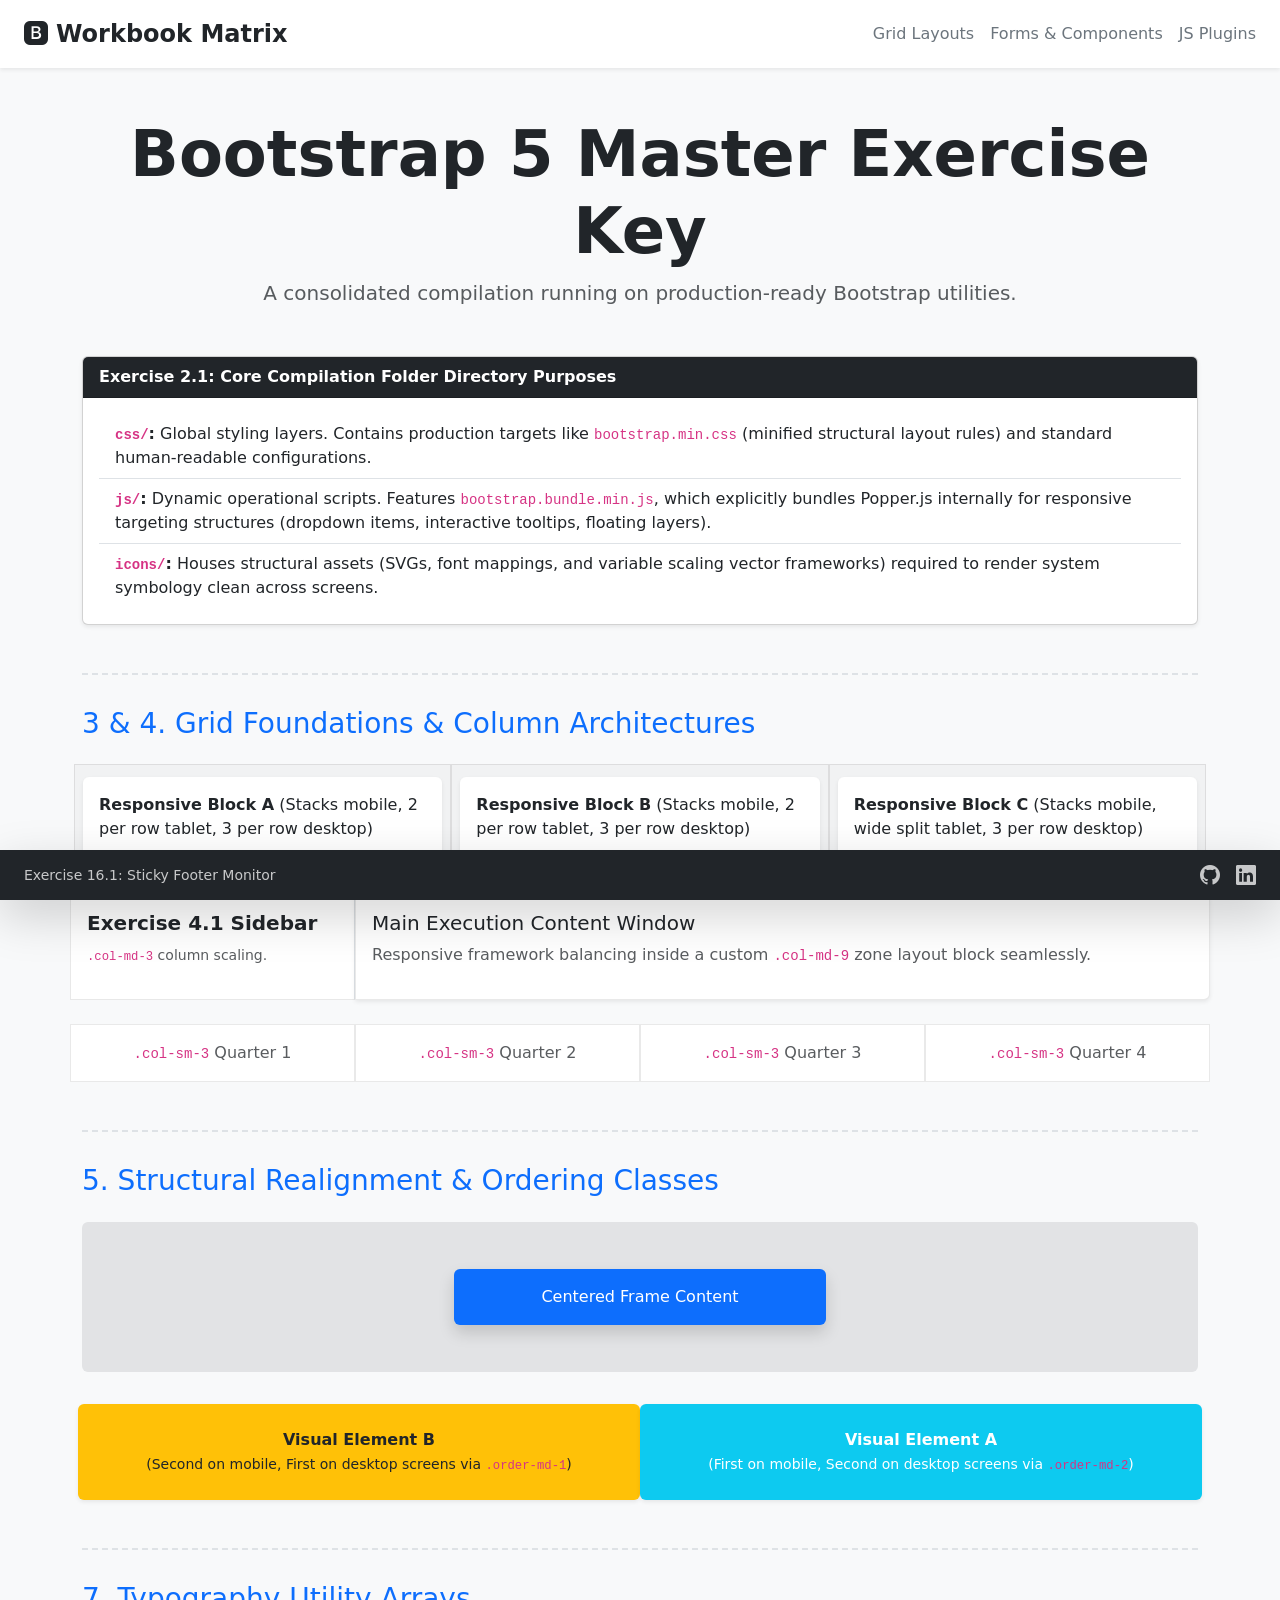
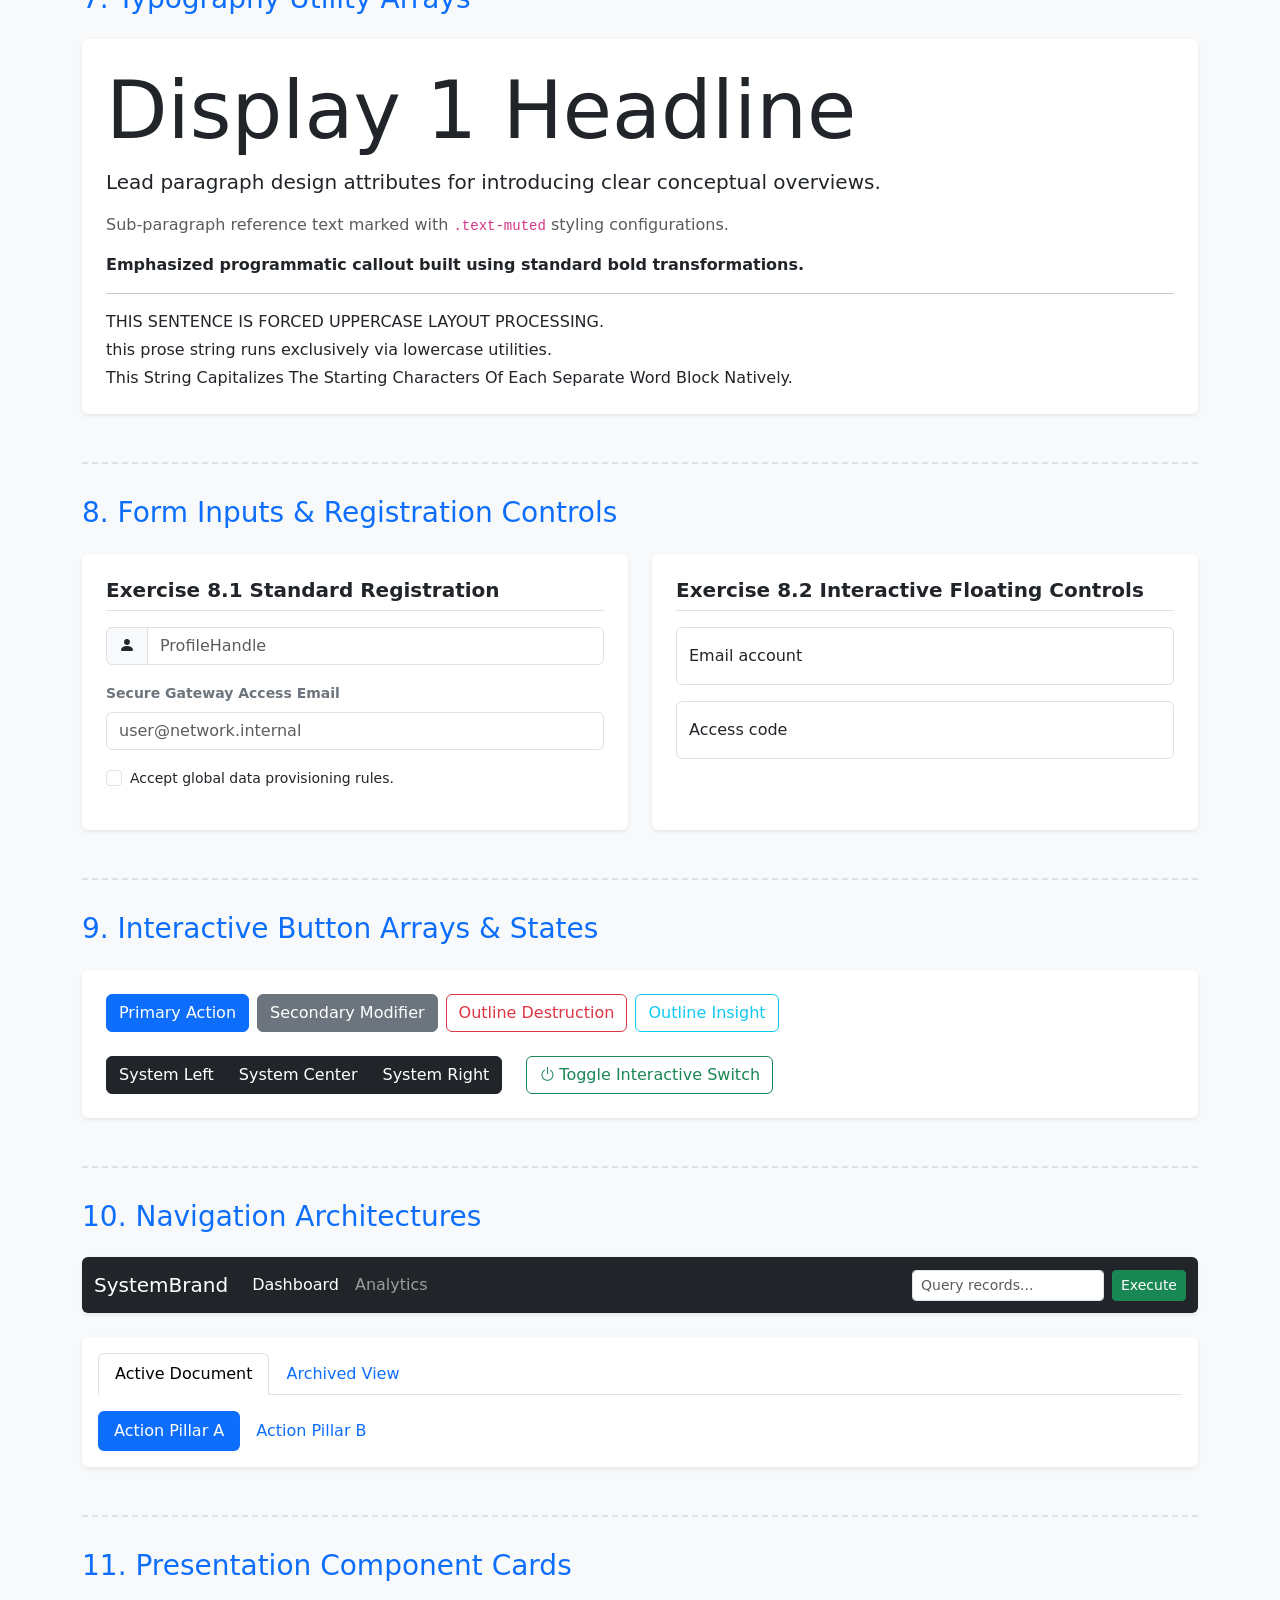
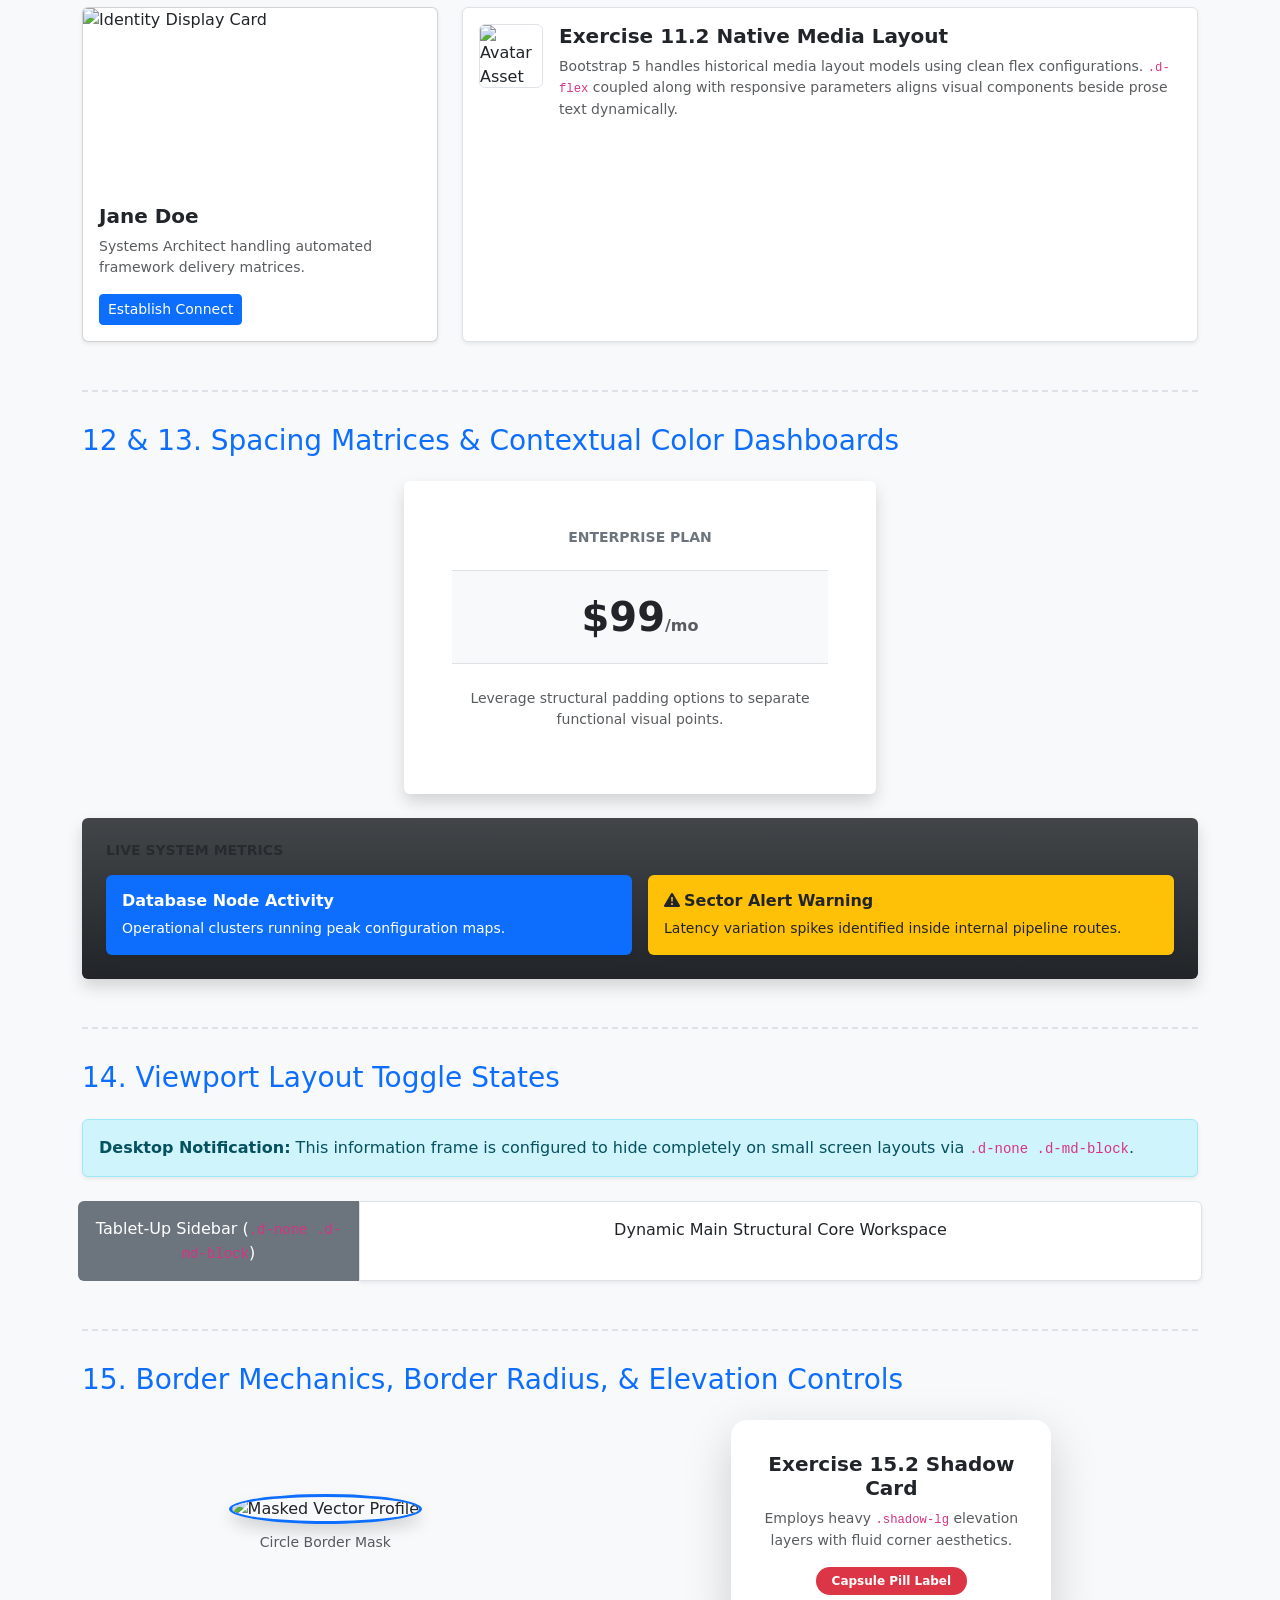
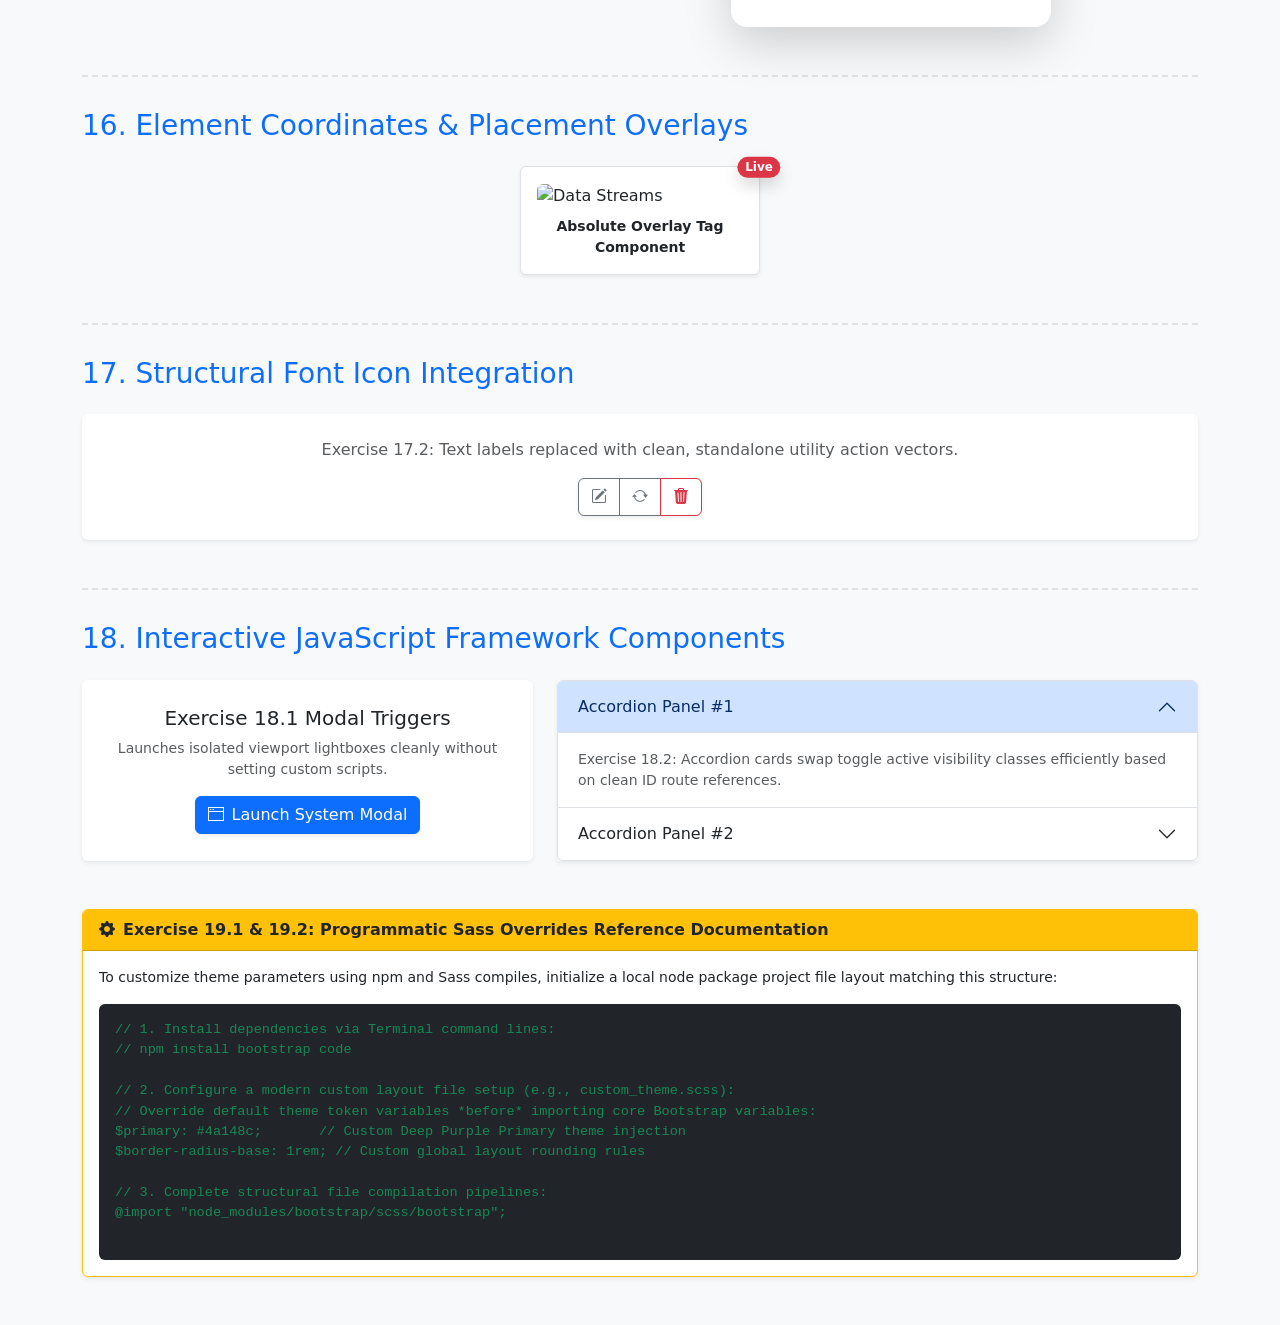
==== bootstap/excercise3.html @ bc679f3b "adding new files" ====
<!DOCTYPE html>
<html lang="en">
<head>
  <meta charset="UTF-8">
  <meta name="viewport" content="width=device-width, initial-scale=1.0">
  <title>Bootstrap 5 Complete Exercise Suite</title>
  
  <link href="https://cdn.jsdelivr.net/npm/bootstrap@5.3.3/dist/css/bootstrap.min.css" rel="stylesheet">
  <link href="https://cdn.jsdelivr.net/npm/bootstrap-icons@1.11.3/font/bootstrap-icons.min.css" rel="stylesheet">

  <style>
    /* Custom helper to view layouts cleanly */
    .grid-debug [class*="col-"] {
      padding-top: .75rem;
      padding-bottom: .75rem;
      background-color: rgba(39, 41, 43, 0.03);
      border: 1px solid rgba(39, 41, 43, 0.1);
    }
    .exercise-container {
      margin-top: 3rem;
      margin-bottom: 3rem;
      padding-top: 2rem;
      border-top: 2px dashed #dee2e6;
    }
  </style>
</head>
<body class="bg-light">

  <div class="d-flex flex-column flex-md-row bg-white p-3 px-4 shadow-sm align-items-center">
    <a href="#" class="navbar-brand fw-bold mb-2 mb-md-0 me-md-auto text-dark fs-4">
      <i class="bi bi-bootstrap-fill text-purple me-2"></i>Workbook Matrix
    </a>
    <nav class="d-flex gap-3">
      <a href="#grid-section" class="nav-link text-secondary">Grid Layouts</a>
      <a href="#forms-section" class="nav-link text-secondary">Forms & Components</a>
      <a href="#js-section" class="nav-link text-secondary">JS Plugins</a>
    </nav>
  </div>

  <div class="container my-5">
    <div class="text-center mb-5">
      <h1 class="display-3 fw-bold">Bootstrap 5 Master Exercise Key</h1>
      <p class="lead text-muted">A consolidated compilation running on production-ready Bootstrap utilities.</p>
    </div>

    <section class="card shadow-sm mb-5">
      <div class="card-header bg-dark text-white fw-bold">Exercise 2.1: Core Compilation Folder Directory Purposes</div>
      <div class="card-body">
        <ul class="list-group list-group-flush">
          <li class="list-group-item"><strong><code>css/</code>:</strong> Global styling layers. Contains production targets like <code>bootstrap.min.css</code> (minified structural layout rules) and standard human-readable configurations.</li>
          <li class="list-group-item"><strong><code>js/</code>:</strong> Dynamic operational scripts. Features <code>bootstrap.bundle.min.js</code>, which explicitly bundles Popper.js internally for responsive targeting structures (dropdown items, interactive tooltips, floating layers).</li>
          <li class="list-group-item"><strong><code>icons/</code>:</strong> Houses structural assets (SVGs, font mappings, and variable scaling vector frameworks) required to render system symbology clean across screens.</li>
        </ul>
      </div>
    </section>


    <section id="grid-section" class="exercise-container">
      <h3 class="mb-4 text-primary">3 & 4. Grid Foundations & Column Architectures</h3>
      <div class="row g-3 grid-debug">
        <div class="col-12 col-md-6 col-lg-4">
          <div class="p-3 bg-white rounded shadow-sm"><strong>Responsive Block A</strong> (Stacks mobile, 2 per row tablet, 3 per row desktop)</div>
        </div>
        <div class="col-12 col-md-6 col-lg-4">
          <div class="p-3 bg-white rounded shadow-sm"><strong>Responsive Block B</strong> (Stacks mobile, 2 per row tablet, 3 per row desktop)</div>
        </div>
        <div class="col-12 col-md-12 col-lg-4">
          <div class="p-3 bg-white rounded shadow-sm"><strong>Responsive Block C</strong> (Stacks mobile, wide split tablet, 3 per row desktop)</div>
        </div>
      </div>

      <div class="row mt-4 grid-debug">
        <nav class="col-md-3 bg-white p-3 border-end">
          <h5 class="fw-bold">Exercise 4.1 Sidebar</h5>
          <span class="text-muted small"><code>.col-md-3</code> column scaling.</span>
        </nav>
        <main class="col-md-9 p-3 bg-body shadow-sm rounded-end">
          <h5>Main Execution Content Window</h5>
          <p class="text-muted">Responsive framework balancing inside a custom <code>.col-md-9</code> zone layout block seamlessly.</p>
        </main>
      </div>

      <div class="row mt-4 text-center grid-debug">
        <div class="col-sm-3 p-3 bg-white text-muted"><code>.col-sm-3</code> Quarter 1</div>
        <div class="col-sm-3 p-3 bg-white text-muted"><code>.col-sm-3</code> Quarter 2</div>
        <div class="col-sm-3 p-3 bg-white text-muted"><code>.col-sm-3</code> Quarter 3</div>
        <div class="col-sm-3 p-3 bg-white text-muted"><code>.col-sm-3</code> Quarter 4</div>
      </div>
    </section>


    <section class="exercise-container">
      <h3 class="mb-4 text-primary">5. Structural Realignment & Ordering Classes</h3>
      
      <div class="row justify-content-center align-items-center bg-secondary-subtle rounded m-0" style="height: 150px;">
        <div class="col-6 col-md-4 bg-primary text-white text-center p-3 rounded shadow">
          Centered Frame Content
        </div>
      </div>

      <div class="row mt-4 text-center text-white g-2">
        <div class="col-md-6 order-md-2 p-4 bg-info rounded shadow-sm">
          <strong>Visual Element A</strong> <br><span class="small">(First on mobile, Second on desktop screens via <code>.order-md-2</code>)</span>
        </div>
        <div class="col-md-6 order-md-1 p-4 bg-warning text-dark rounded shadow-sm">
          <strong>Visual Element B</strong> <br><span class="small">(Second on mobile, First on desktop screens via <code>.order-md-1</code>)</span>
        </div>
      </div>
    </section>


    <section class="exercise-container">
      <h3 class="mb-4 text-primary">7. Typography Utility Arrays</h3>
      <div class="bg-white p-4 rounded shadow-sm">
        <h1 class="display-1">Display 1 Headline</h1>
        <p class="lead">Lead paragraph design attributes for introducing clear conceptual overviews.</p>
        <p class="text-muted">Sub-paragraph reference text marked with <code>.text-muted</code> styling configurations.</p>
        <p class="fw-bold">Emphasized programmatic callout built using standard bold transformations.</p>
        <hr>
        <p class="text-uppercase mb-1">this sentence is forced uppercase layout processing.</p>
        <p class="text-lowercase mb-1">THIS PROSE STRING RUNS EXCLUSIVELY VIA LOWERCASE UTILITIES.</p>
        <p class="text-capitalize mb-0">this string capitalizes the starting characters of each separate word block natively.</p>
      </div>
    </section>


    <section id="forms-section" class="exercise-container">
      <h3 class="mb-4 text-primary">8. Form Inputs & Registration Controls</h3>
      <div class="row g-4">
        <div class="col-md-6">
          <div class="p-4 bg-white rounded shadow-sm h-100">
            <h5 class="mb-3 border-bottom pb-2 fw-bold">Exercise 8.1 Standard Registration</h5>
            <form>
              <div class="input-group mb-3">
                <span class="input-group-text"><i class="bi bi-person-fill"></i></span>
                <input type="text" class="form-control" placeholder="ProfileHandle" aria-label="Username">
              </div>
              <div class="mb-3">
                <label class="form-label text-secondary small fw-bold">Secure Gateway Access Email</label>
                <input type="email" class="form-control" placeholder="user@network.internal">
              </div>
              <div class="form-check mb-3">
                <input class="form-check-input" type="checkbox" id="termsCheck">
                <label class="form-check-label small" for="termsCheck">Accept global data provisioning rules.</label>
              </div>
            </form>
          </div>
        </div>

        <div class="col-md-6">
          <div class="p-4 bg-white rounded shadow-sm h-100">
            <h5 class="mb-3 border-bottom pb-2 fw-bold">Exercise 8.2 Interactive Floating Controls</h5>
            <div class="form-floating mb-3">
              <input type="email" class="form-control" id="floatingEmail" placeholder="name@example.com">
              <label for="floatingEmail">Email account</label>
            </div>
            <div class="form-floating mb-3">
              <input type="password" class="form-control" id="floatingPass" placeholder="Password">
              <label for="floatingPass">Access code</label>
            </div>
          </div>
        </div>
      </div>
    </section>


    <section class="exercise-container">
      <h3 class="mb-4 text-primary">9. Interactive Button Arrays & States</h3>
      <div class="p-4 bg-white rounded shadow-sm">
        <div class="mb-4 d-flex flex-wrap gap-2">
          <button type="button" class="btn btn-primary">Primary Action</button>
          <button type="button" class="btn btn-secondary">Secondary Modifier</button>
          <button type="button" class="btn btn-outline-danger">Outline Destruction</button>
          <button type="button" class="btn btn-outline-info">Outline Insight</button>
        </div>
        
        <div class="d-flex flex-wrap gap-4 align-items-center">
          <div class="btn-group" role="group" aria-label="Structural controls">
            <button type="button" class="btn btn-dark">System Left</button>
            <button type="button" class="btn btn-dark">System Center</button>
            <button type="button" class="btn btn-dark">System Right</button>
          </div>

          <div>
            <input type="checkbox" class="btn-check" id="toggleStateCheck" autocomplete="off">
            <label class="btn btn-outline-success" for="toggleStateCheck">
              <i class="bi bi-power me-1"></i>Toggle Interactive Switch
            </label>
          </div>
        </div>
      </div>
    </section>


    <section class="exercise-container">
      <h3 class="mb-4 text-primary">10. Navigation Architectures</h3>
      
      <nav class="navbar navbar-expand-lg navbar-dark bg-dark rounded shadow-sm mb-4">
        <div class="container-fluid">
          <a class="navbar-brand" href="#">SystemBrand</a>
          <button class="navbar-toggler" type="button" data-bs-toggle="collapse" data-bs-target="#subNavbarLayout">
            <span class="navbar-toggler-icon"></span>
          </button>
          <div class="collapse navbar-collapse" id="subNavbarLayout">
            <ul class="navbar-nav me-auto mb-2 mb-lg-0">
              <li class="nav-item"><a class="nav-link active" href="#">Dashboard</a></li>
              <li class="nav-item"><a class="nav-link" href="#">Analytics</a></li>
            </ul>
            <form class="d-flex" role="search">
              <input class="form-control me-2 form-control-sm" type="search" placeholder="Query records...">
              <button class="btn btn-sm btn-success" type="submit">Execute</button>
            </form>
          </div>
        </div>
      </nav>

      <div class="p-3 bg-white rounded shadow-sm">
        <ul class="nav nav-tabs mb-3">
          <li class="nav-item"><a class="nav-link active" href="#">Active Document</a></li>
          <li class="nav-item"><a class="nav-link" href="#">Archived View</a></li>
        </ul>
        <ul class="nav nav-pills">
          <li class="nav-item"><a class="nav-link active" href="#">Action Pillar A</a></li>
          <li class="nav-item"><a class="nav-link" href="#">Action Pillar B</a></li>
        </ul>
      </div>
    </section>


    <section class="exercise-container">
      <h3 class="mb-4 text-primary">11. Presentation Component Cards</h3>
      <div class="row g-4">
        <div class="col-sm-6 col-md-4">
          <div class="card shadow-sm">
            <img src="https://images.unsplash.com/photo-1534528741775-53994a69daeb?auto=format&fit=crop&w=400&q=80" class="card-img-top" alt="Identity Display Card" style="height: 180px; object-fit: cover;">
            <div class="card-body">
              <h5 class="card-title fw-bold">Jane Doe</h5>
              <p class="card-text text-muted small">Systems Architect handling automated framework delivery matrices.</p>
              <a href="#" class="btn btn-sm btn-primary">Establish Connect</a>
            </div>
          </div>
        </div>

        <div class="col-sm-6 col-md-8">
          <div class="d-flex align-items-start p-3 bg-white rounded shadow-sm border h-100">
            <img src="https://images.unsplash.com/photo-1535713875002-d1d0cf377fde?auto=format&fit=crop&w=100&q=80" class="flex-shrink-0 me-3 rounded border" alt="Avatar Asset" style="width: 64px; height: 64px; object-fit: cover;">
            <div>
              <h5 class="mt-0 fw-bold">Exercise 11.2 Native Media Layout</h5>
              <p class="text-muted mb-0 small">Bootstrap 5 handles historical media layout models using clean flex configurations. <code>.d-flex</code> coupled along with responsive parameters aligns visual components beside prose text dynamically.</p>
            </div>
          </div>
        </div>
      </div>
    </section>


    <section class="exercise-container">
      <h3 class="mb-4 text-primary">12 & 13. Spacing Matrices & Contextual Color Dashboards</h3>
      
      <div class="row text-center justify-content-center g-3 mb-4">
        <div class="col-md-5 border-0 shadow p-5 mx-2 rounded bg-white">
          <h3 class="mb-4 fw-bold tracking-tight text-uppercase text-secondary small">Enterprise Plan</h3>
          <p class="py-3 bg-light border-top border-bottom fs-1 fw-bold text-dark m-0">$99<span class="fs-6 text-muted">/mo</span></p>
          <p class="mt-4 text-muted small">Leverage structural padding options to separate functional visual points.</p>
        </div>
      </div>

      <div class="p-4 rounded bg-dark bg-gradient text-white shadow">
        <h5 class="mb-3 text-muted text-uppercase small tracking-wider fw-bold">Live System Metrics</h5>
        <div class="row g-3 text-dark">
          <div class="col-md-6">
            <div class="p-3 bg-primary text-white rounded shadow-sm">
              <h6 class="fw-bold">Database Node Activity</h6>
              <p class="mb-0 small">Operational clusters running peak configuration maps.</p>
            </div>
          </div>
          <div class="col-md-6">
            <div class="p-3 bg-warning text-dark rounded shadow-sm">
              <h6 class="fw-bold"><i class="bi bi-exclamation-triangle-fill me-1"></i>Sector Alert Warning</h6>
              <p class="mb-0 small">Latency variation spikes identified inside internal pipeline routes.</p>
            </div>
          </div>
        </div>
      </div>
    </section>


    <section class="exercise-container">
      <h3 class="mb-4 text-primary">14. Viewport Layout Toggle States</h3>
      
      <div class="alert alert-info d-none d-md-block shadow-sm">
        <strong>Desktop Notification:</strong> This information frame is configured to hide completely on small screen layouts via <code>.d-none .d-md-block</code>.
      </div>
      <div class="alert alert-danger d-block d-md-none shadow-sm">
        <strong>Mobile Notification:</strong> Processing exclusive compact screen layouts via standard rendering logic.
      </div>

      <div class="row mt-3 text-center g-2">
        <div class="d-none d-md-block col-md-3 bg-secondary text-white p-3 rounded-start">
          Tablet-Up Sidebar (<code>.d-none .d-md-block</code>)
        </div>
        <div class="col-12 col-md-9 bg-white border p-3 rounded-end shadow-sm">
          Dynamic Main Structural Core Workspace
        </div>
      </div>
    </section>


    <section class="exercise-container">
      <h3 class="mb-4 text-primary">15. Border Mechanics, Border Radius, & Elevation Controls</h3>
      <div class="d-flex flex-wrap justify-content-around align-items-center gap-3">
        
        <div class="text-center">
          <img src="https://images.unsplash.com/photo-1570295999919-56ceb5ecca61?auto=format&fit=crop&w=120&q=80" class="border border-primary border-3 rounded-circle shadow" alt="Masked Vector Profile" style="width: 120px; height: 120px; object-fit: cover;">
          <div class="small text-muted mt-2">Circle Border Mask</div>
        </div>

        <div class="card border-0 shadow-lg p-3 rounded-4" style="max-width: 320px;">
          <div class="card-body text-center">
            <h5 class="fw-bold">Exercise 15.2 Shadow Card</h5>
            <p class="text-muted small">Employs heavy <code>.shadow-lg</code> elevation layers with fluid corner aesthetics.</p>
            <span class="badge rounded-pill bg-danger px-3 py-2">Capsule Pill Label</span>
          </div>
        </div>

      </div>
    </section>


    <section class="exercise-container">
      <h3 class="mb-4 text-primary">16. Element Coordinates & Placement Overlays</h3>
      <div class="d-flex justify-content-center">
        
        <div class="position-relative bg-white p-3 border rounded shadow-sm" style="width: 240px;">
          <img src="https://images.unsplash.com/photo-1516321318423-f06f85e504b3?auto=format&fit=crop&w=300&q=80" class="img-fluid rounded" alt="Data Streams">
          <span class="position-absolute top-0 start-100 translate-middle badge rounded-pill bg-danger shadow">
            Live
          </span>
          <div class="mt-2 text-center small fw-bold">Absolute Overlay Tag Component</div>
        </div>

      </div>
    </section>


    <section class="exercise-container text-center">
      <h3 class="mb-4 text-primary text-start">17. Structural Font Icon Integration</h3>
      <div class="p-4 bg-white rounded shadow-sm">
        <p class="text-muted mb-3">Exercise 17.2: Text labels replaced with clean, standalone utility action vectors.</p>
        <div class="btn-group shadow-sm">
          <button type="button" class="btn btn-outline-secondary" aria-label="Edit Profile"><i class="bi bi-pencil-square"></i></button>
          <button type="button" class="btn btn-outline-secondary" aria-label="Sync Directories"><i class="bi bi-arrow-repeat"></i></button>
          <button type="button" class="btn btn-outline-danger" aria-label="Delete Record"><i class="bi bi-trash3-fill"></i></button>
        </div>
      </div>
    </section>


    <section id="js-section" class="exercise-container mb-5">
      <h3 class="mb-4 text-primary">18. Interactive JavaScript Framework Components</h3>
      <div class="row g-4">
        
        <div class="col-md-5">
          <div class="p-4 bg-white rounded shadow-sm h-100 text-center d-flex flex-column justify-content-center align-items-center">
            <h5>Exercise 18.1 Modal Triggers</h5>
            <p class="text-muted small">Launches isolated viewport lightboxes cleanly without setting custom scripts.</p>
            <button type="button" class="btn btn-primary shadow-sm" data-bs-toggle="modal" data-bs-target="#exampleInteractiveModal">
              <i class="bi bi-window-fullscreen me-2"></i>Launch System Modal
            </button>
          </div>
        </div>

        <div class="col-md-7">
          <div class="accordion shadow-sm" id="workbookAccordionContainer">
            <div class="accordion-item">
              <h2 class="accordion-header">
                <button class="accordion-button" type="button" data-bs-toggle="collapse" data-bs-target="#paneOne">
                  Accordion Panel #1
                </button>
              </h2>
              <div id="paneOne" class="accordion-collapse collapse show" data-bs-parent="#workbookAccordionContainer">
                <div class="accordion-body text-muted small">
                  Exercise 18.2: Accordion cards swap toggle active visibility classes efficiently based on clean ID route references.
                </div>
              </div>
            </div>
            <div class="accordion-item">
              <h2 class="accordion-header">
                <button class="accordion-button collapsed" type="button" data-bs-toggle="collapse" data-bs-target="#paneTwo">
                  Accordion Panel #2
                </button>
              </h2>
              <div id="paneTwo" class="accordion-collapse collapse" data-bs-parent="#workbookAccordionContainer">
                <div class="accordion-body text-muted small">
                  Expanding this layout card collapses previous card containers automatically via clean data-attribute configurations.
                </div>
              </div>
            </div>
          </div>
        </div>

      </div>
    </section>


    <section class="card border-warning shadow-sm mb-5">
      <div class="card-header bg-warning text-dark fw-bold"><i class="bi bi-gear-fill me-2"></i>Exercise 19.1 & 19.2: Programmatic Sass Overrides Reference Documentation</div>
      <div class="card-body code-block">
        <p class="card-text small">To customize theme parameters using npm and Sass compiles, initialize a local node package project file layout matching this structure:</p>
        <pre class="bg-dark text-success p-3 rounded mb-0 overflow-x-auto" style="font-size: 0.85rem;">
// 1. Install dependencies via Terminal command lines:
// npm install bootstrap code

// 2. Configure a modern custom layout file setup (e.g., custom_theme.scss):
// Override default theme token variables *before* importing core Bootstrap variables:
$primary: #4a148c;       // Custom Deep Purple Primary theme injection 
$border-radius-base: 1rem; // Custom global layout rounding rules

// 3. Complete structural file compilation pipelines:
@import "node_modules/bootstrap/scss/bootstrap";
        </pre>
      </div>
    </section>

  </div> <footer class="position-fixed bottom-0 start-0 w-100 bg-dark text-white p-2 text-center z-3 shadow-lg d-flex justify-content-between align-items-center px-4" style="height: 50px;">
    <span class="small opacity-75">Exercise 16.1: Sticky Footer Monitor</span>
    <div class="d-flex gap-3 fs-5">
      <a href="#" class="text-white opacity-75 hover-opacity-100" aria-label="Github Developer Channels"><i class="bi bi-github"></i></a>
      <a href="#" class="text-white opacity-75 hover-opacity-100" aria-label="LinkedIn Professional Directories"><i class="bi bi-linkedin"></i></a>
    </div>
  </footer>


  <div class="modal fade" id="exampleInteractiveModal" tabindex="-1" aria-labelledby="modalHeadingTitle" aria-hidden="true">
    <div class="modal-dialog modal-dialog-centered">
      <div class="modal-content shadow-lg">
        <div class="modal-header bg-primary text-white">
          <h5 class="modal-title fw-bold" id="modalHeadingTitle">Operational Dialog Framework</h5>
          <button type="button" class="btn-close btn-close-white" data-bs-shadow="none" data-bs-dismiss="modal" aria-label="Close Layout View"></button>
        </div>
        
        <div class="modal-body text-muted">
          Exercise 18.1 functional execution checklist verified. Dynamic target overlays call, render, dismiss, and shift screen tracking elements natively.
        </div>
        <div class="modal-footer bg-light">
          <button type="button" class="btn btn-secondary btn-sm" data-bs-dismiss="modal">Dismiss Pane</button>
          <button type="button" class="btn btn-primary btn-sm">Commit Database Save</button>
        </div>
      </div>
    </div>
  </div>


  <script src="https://cdn.jsdelivr.net/npm/bootstrap@5.3.3/dist/js/bootstrap.bundle.min.js"></script>

  </body>
</html>
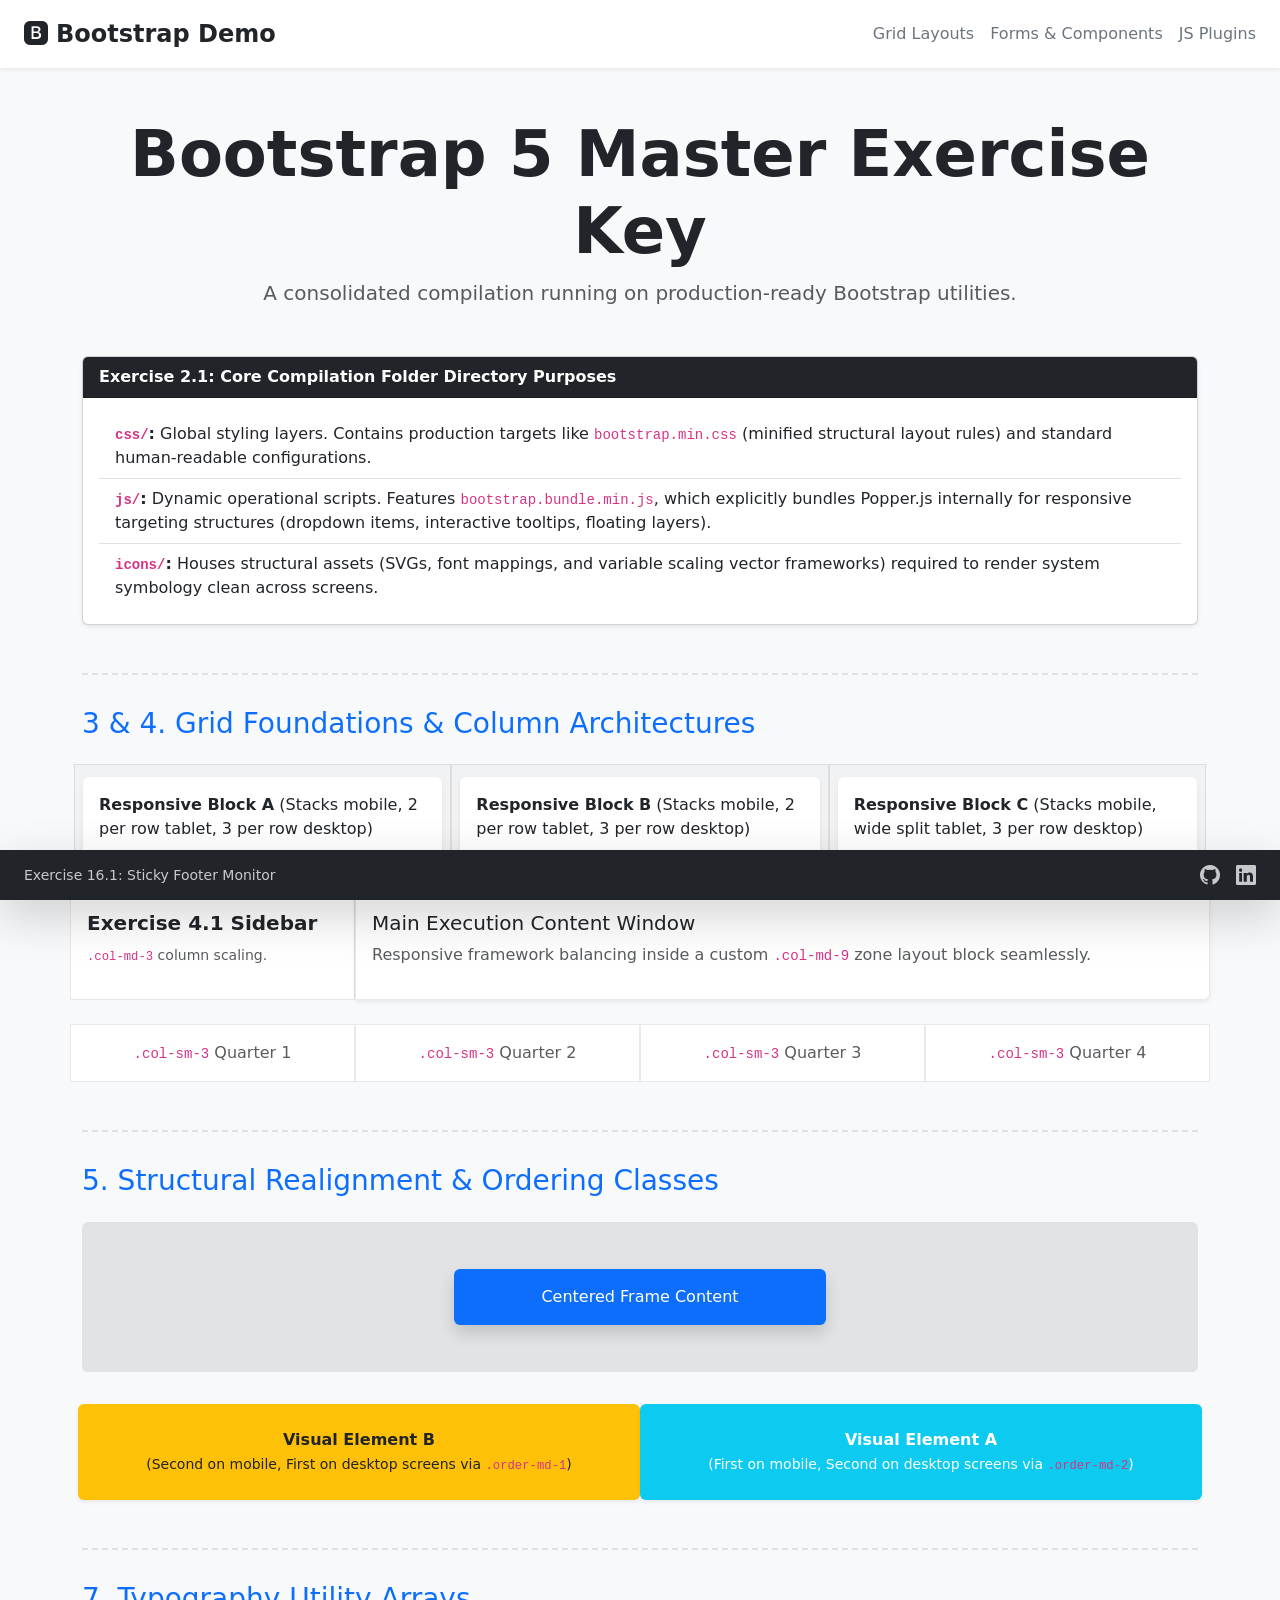
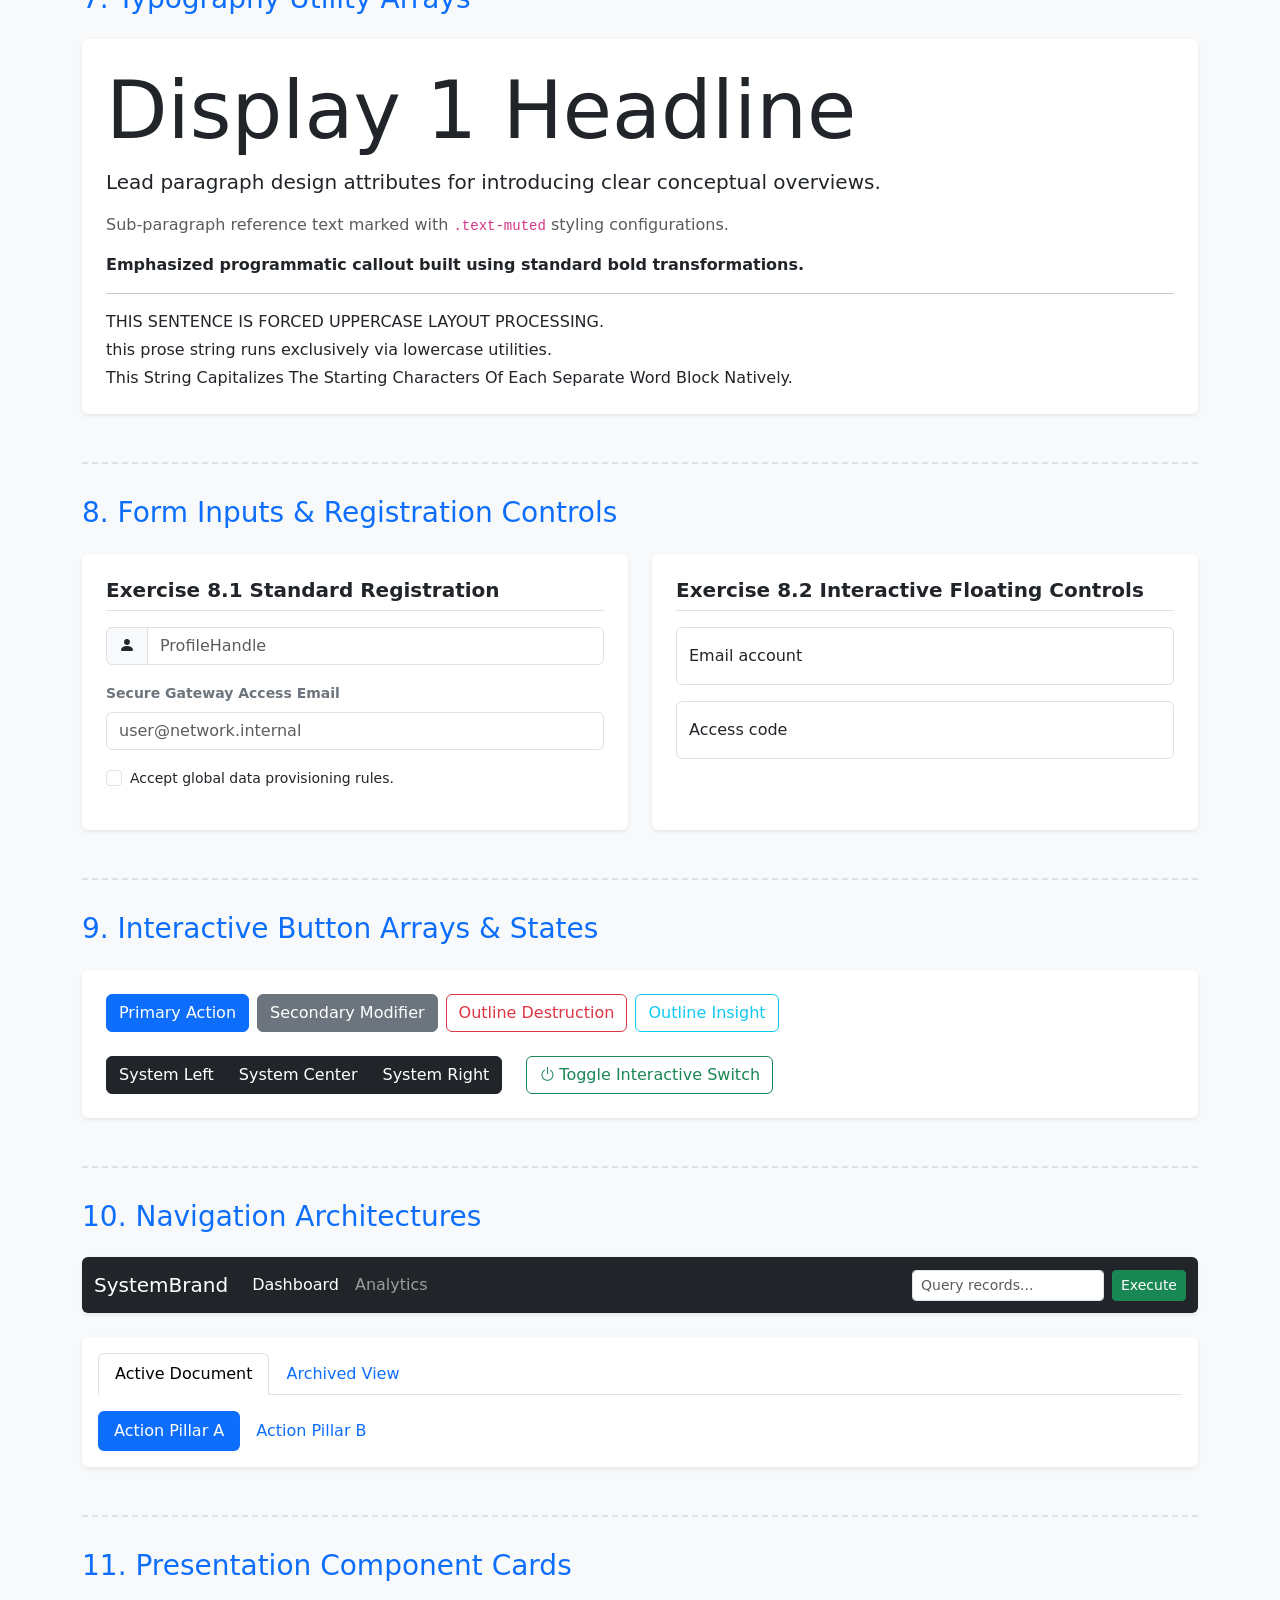
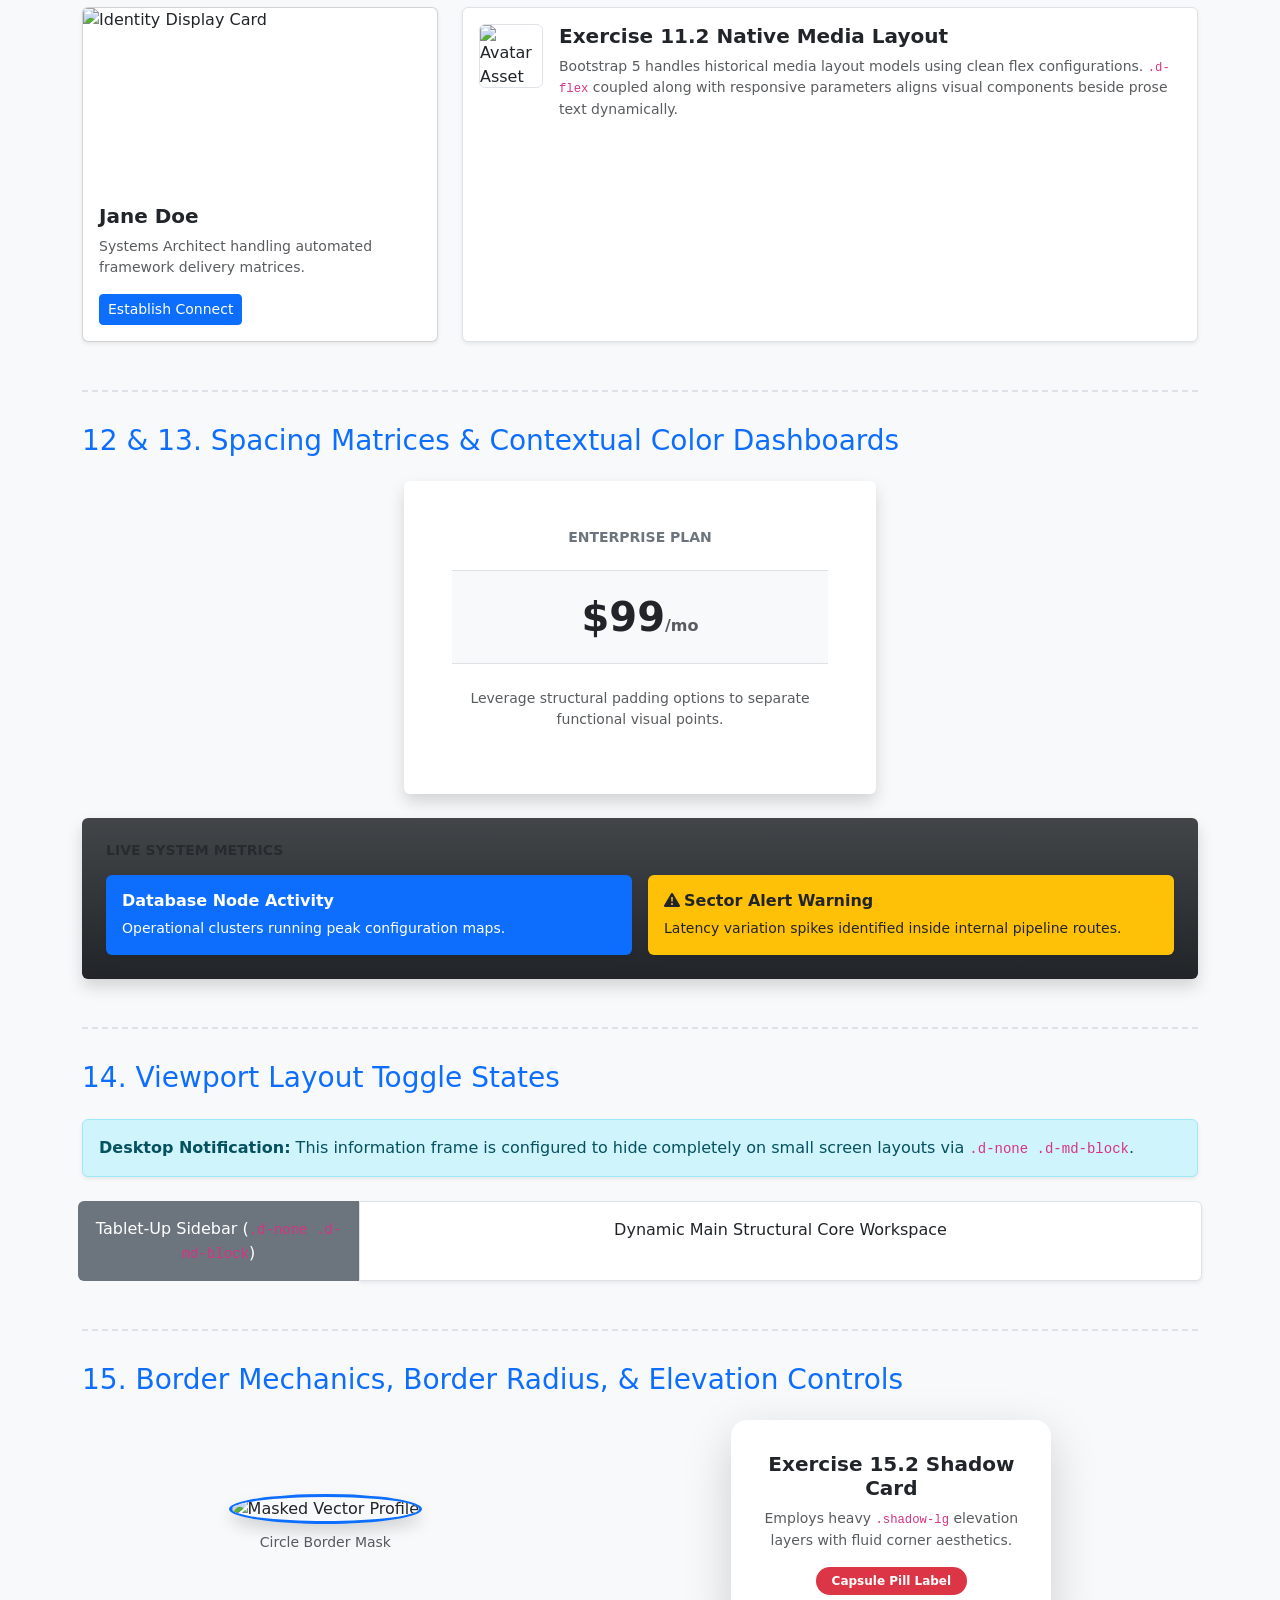
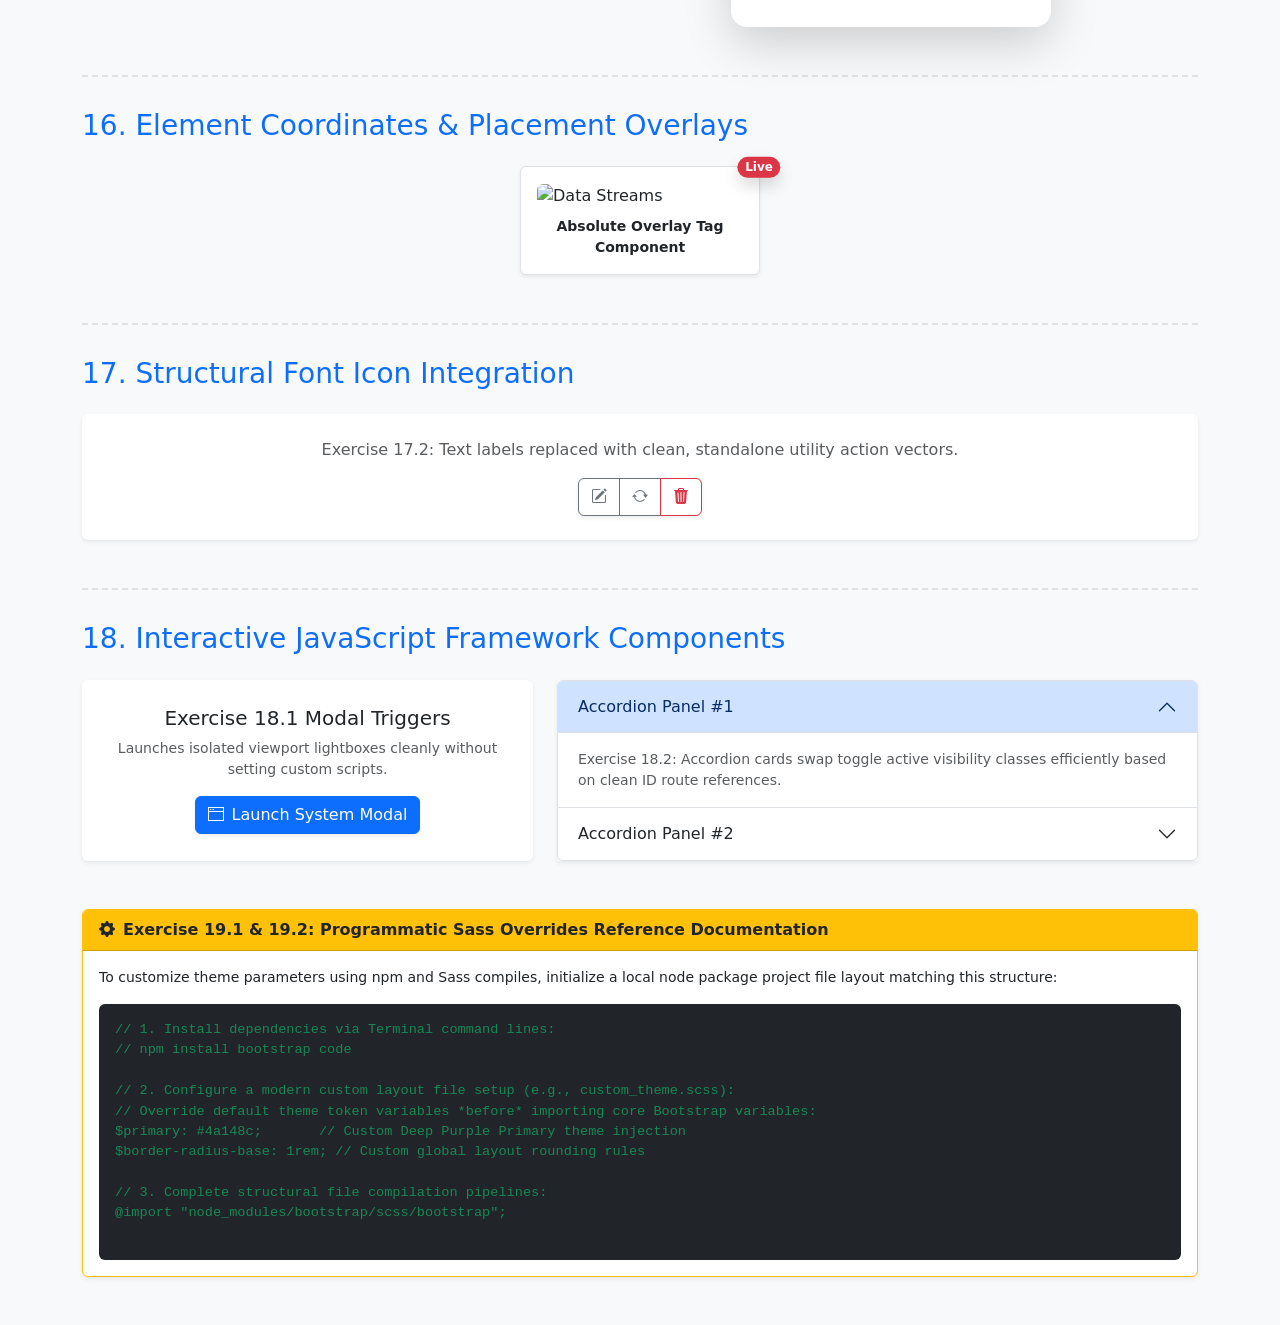
==== commit 0eea348a: "first commit" ====
--- a/bootstap/excercise3.html
+++ b/bootstap/excercise3.html
@@ -28,7 +28,7 @@
 
   <div class="d-flex flex-column flex-md-row bg-white p-3 px-4 shadow-sm align-items-center">
     <a href="#" class="navbar-brand fw-bold mb-2 mb-md-0 me-md-auto text-dark fs-4">
-      <i class="bi bi-bootstrap-fill text-purple me-2"></i>Workbook Matrix
+      <i class="bi bi-bootstrap-fill text-purple me-2"></i>Bootstrap Demo
     </a>
     <nav class="d-flex gap-3">
       <a href="#grid-section" class="nav-link text-secondary">Grid Layouts</a>
@@ -438,7 +438,7 @@
           <h5 class="modal-title fw-bold" id="modalHeadingTitle">Operational Dialog Framework</h5>
           <button type="button" class="btn-close btn-close-white" data-bs-shadow="none" data-bs-dismiss="modal" aria-label="Close Layout View"></button>
         </div>
-        
+
         <div class="modal-body text-muted">
           Exercise 18.1 functional execution checklist verified. Dynamic target overlays call, render, dismiss, and shift screen tracking elements natively.
         </div>
